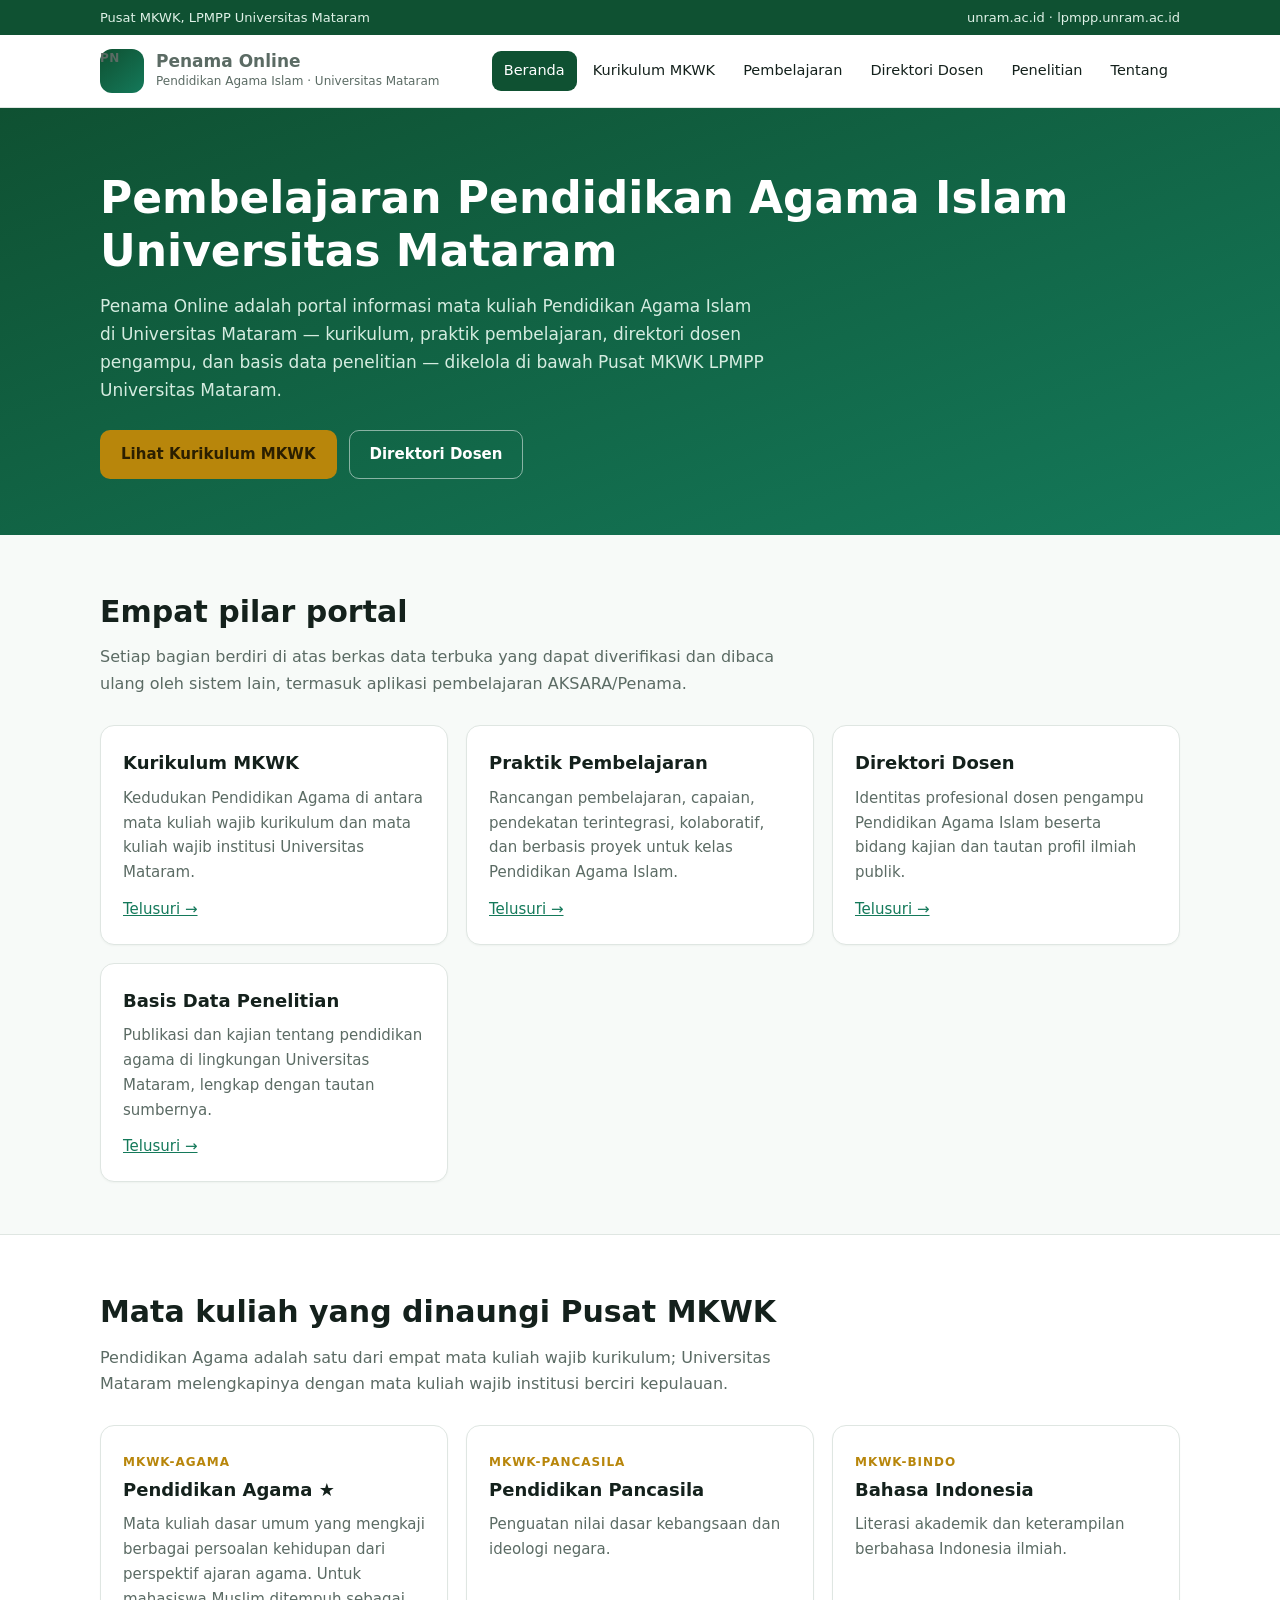
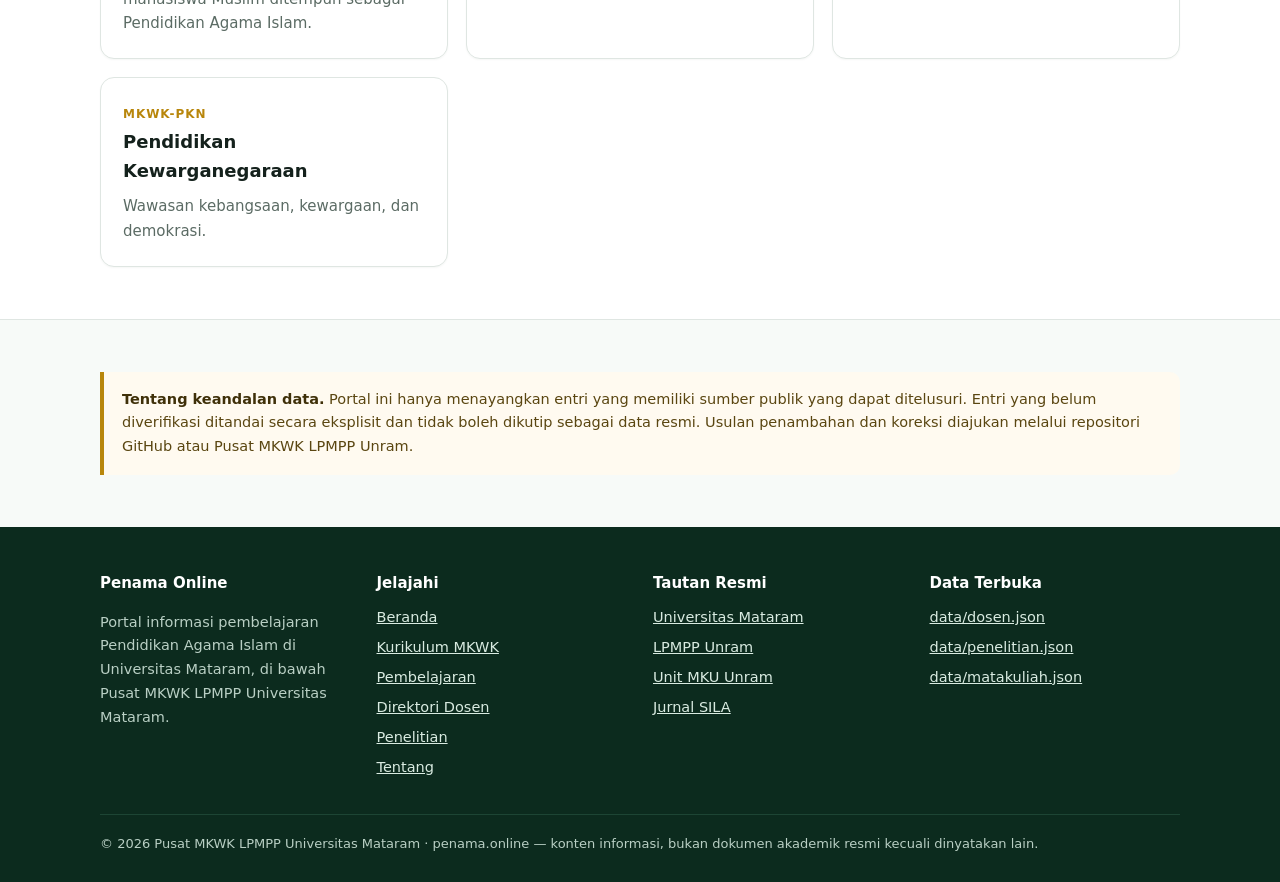
==== index.html @ 6347aad6 "Situs awal Penama Online: portal informasi PAI Universitas Mataram Portal informasi publik pembelaja" ====
<!doctype html>
<html lang="id" data-basis=".">
<head>
<meta charset="utf-8">
<meta name="viewport" content="width=device-width, initial-scale=1">
<title>Beranda — Penama Online</title>
<meta name="description" content="Portal informasi pembelajaran Pendidikan Agama Islam Universitas Mataram di bawah Pusat MKWK LPMPP Unram.">
<meta property="og:title" content="Beranda — Penama Online">
<meta property="og:description" content="Portal informasi pembelajaran Pendidikan Agama Islam Universitas Mataram di bawah Pusat MKWK LPMPP Unram.">
<meta property="og:type" content="website">
<meta property="og:locale" content="id_ID">
<link rel="canonical" href="https://penama.online/">
<link rel="icon" href="./assets/favicon.svg" type="image/svg+xml">
<link rel="stylesheet" href="./assets/css/style.css">
<script defer src="./assets/js/app.js"></script>
</head>
<body>
<div class="topbar"><div class="wrap">
  <span>Pusat MKWK, LPMPP Universitas Mataram</span>
  <span><a href="https://unram.ac.id" rel="noopener" target="_blank">unram.ac.id</a> · <a href="https://lpmpp.unram.ac.id" rel="noopener" target="_blank">lpmpp.unram.ac.id</a></span>
</div></div>
<header class="situs"><div class="wrap">
  <a class="merek" href="./index.html">
    <span class="logo" aria-hidden="true">PN</span>
    <span><strong>Penama Online</strong><span>Pendidikan Agama Islam · Universitas Mataram</span></span>
  </a>
  <nav class="utama" aria-label="Navigasi utama">
    <a href="./index.html" aria-current="page">Beranda</a>
    <a href="./kurikulum.html">Kurikulum MKWK</a>
    <a href="./pembelajaran.html">Pembelajaran</a>
    <a href="./dosen.html">Direktori Dosen</a>
    <a href="./penelitian.html">Penelitian</a>
    <a href="./tentang.html">Tentang</a>
  </nav>
</div></header>
<main>
<section class="hero"><div class="wrap">
  <h1>Pembelajaran Pendidikan Agama Islam<br>Universitas Mataram</h1>
  <p>Penama Online adalah portal informasi mata kuliah Pendidikan Agama Islam di Universitas Mataram — kurikulum, praktik pembelajaran, direktori dosen pengampu, dan basis data penelitian — dikelola di bawah Pusat MKWK LPMPP Universitas Mataram.</p>
  <div class="tombol-baris">
    <a class="btn btn-utama" href="./kurikulum.html">Lihat Kurikulum MKWK</a>
    <a class="btn btn-garis" href="./dosen.html">Direktori Dosen</a>
  </div>
</div></section>

<section><div class="wrap">
  <h2>Empat pilar portal</h2>
  <p class="sub">Setiap bagian berdiri di atas berkas data terbuka yang dapat diverifikasi dan dibaca ulang oleh sistem lain, termasuk aplikasi pembelajaran AKSARA/Penama.</p>
  <div class="grid g2">
    <article class="kartu"><h3>Kurikulum MKWK</h3><p>Kedudukan Pendidikan Agama di antara mata kuliah wajib kurikulum dan mata kuliah wajib institusi Universitas Mataram.</p><p style="margin-top:12px"><a href="./kurikulum.html">Telusuri →</a></p></article>
    <article class="kartu"><h3>Praktik Pembelajaran</h3><p>Rancangan pembelajaran, capaian, pendekatan terintegrasi, kolaboratif, dan berbasis proyek untuk kelas Pendidikan Agama Islam.</p><p style="margin-top:12px"><a href="./pembelajaran.html">Telusuri →</a></p></article>
    <article class="kartu"><h3>Direktori Dosen</h3><p>Identitas profesional dosen pengampu Pendidikan Agama Islam beserta bidang kajian dan tautan profil ilmiah publik.</p><p style="margin-top:12px"><a href="./dosen.html">Telusuri →</a></p></article>
    <article class="kartu"><h3>Basis Data Penelitian</h3><p>Publikasi dan kajian tentang pendidikan agama di lingkungan Universitas Mataram, lengkap dengan tautan sumbernya.</p><p style="margin-top:12px"><a href="./penelitian.html">Telusuri →</a></p></article>
  </div>
</div></section>

<section style="background:var(--putih);border-block:1px solid var(--garis)"><div class="wrap">
  <h2>Mata kuliah yang dinaungi Pusat MKWK</h2>
  <p class="sub">Pendidikan Agama adalah satu dari empat mata kuliah wajib kurikulum; Universitas Mataram melengkapinya dengan mata kuliah wajib institusi berciri kepulauan.</p>
  <div class="grid g2" id="daftar-mkwk"></div>
</div></section>

<section><div class="wrap">
  <div class="catatan"><strong>Tentang keandalan data.</strong> Portal ini hanya menayangkan entri yang memiliki sumber publik yang dapat ditelusuri. Entri yang belum diverifikasi ditandai secara eksplisit dan tidak boleh dikutip sebagai data resmi. Usulan penambahan dan koreksi diajukan melalui repositori GitHub atau Pusat MKWK LPMPP Unram.</div>
</div></section>
</main>
<footer class="situs"><div class="wrap">
  <div class="kaki-grid">
    <div>
      <h4>Penama Online</h4>
      <p>Portal informasi pembelajaran Pendidikan Agama Islam di Universitas Mataram, di bawah Pusat MKWK LPMPP Universitas Mataram.</p>
    </div>
    <div>
      <h4>Jelajahi</h4>
      <ul><li><a href="./index.html">Beranda</a></li><li><a href="./kurikulum.html">Kurikulum MKWK</a></li><li><a href="./pembelajaran.html">Pembelajaran</a></li><li><a href="./dosen.html">Direktori Dosen</a></li><li><a href="./penelitian.html">Penelitian</a></li><li><a href="./tentang.html">Tentang</a></li></ul>
    </div>
    <div>
      <h4>Tautan Resmi</h4>
      <ul>
        <li><a href="https://unram.ac.id" rel="noopener" target="_blank">Universitas Mataram</a></li>
        <li><a href="https://lpmpp.unram.ac.id" rel="noopener" target="_blank">LPMPP Unram</a></li>
        <li><a href="https://mku.unram.ac.id" rel="noopener" target="_blank">Unit MKU Unram</a></li>
        <li><a href="https://jurnal.unram.ac.id/index.php/sila" rel="noopener" target="_blank">Jurnal SILA</a></li>
      </ul>
    </div>
    <div>
      <h4>Data Terbuka</h4>
      <ul>
        <li><a href="./data/dosen.json">data/dosen.json</a></li>
        <li><a href="./data/penelitian.json">data/penelitian.json</a></li>
        <li><a href="./data/matakuliah.json">data/matakuliah.json</a></li>
      </ul>
    </div>
  </div>
  <div class="kaki-bawah">© <span id="tahun">2026</span> Pusat MKWK LPMPP Universitas Mataram · penama.online — konten informasi, bukan dokumen akademik resmi kecuali dinyatakan lain.</div>
</div></footer>
</body>
</html>
---- assets/css/style.css ----
:root {
  --hijau: #0f5132;
  --hijau-muda: #14795a;
  --emas: #b8860b;
  --tinta: #14211c;
  --abu: #5b6b64;
  --garis: #dfe6e2;
  --latar: #f7faf8;
  --putih: #ffffff;
  --radius: 14px;
  --lebar: 1120px;
  --font: "Inter", "Segoe UI", system-ui, -apple-system, sans-serif;
}

* { box-sizing: border-box; }
html { scroll-behavior: smooth; }
body {
  margin: 0;
  font-family: var(--font);
  color: var(--tinta);
  background: var(--latar);
  line-height: 1.65;
  font-size: 16px;
}
a { color: var(--hijau-muda); }
img { max-width: 100%; }

.wrap { width: 100%; max-width: var(--lebar); margin: 0 auto; padding: 0 20px; }

/* Header */
.topbar { background: var(--hijau); color: #dff1e7; font-size: 13px; }
.topbar .wrap { display: flex; flex-wrap: wrap; gap: 12px; justify-content: space-between; padding-block: 7px; }
.topbar a { color: #dff1e7; text-decoration: none; }

header.situs { background: var(--putih); border-bottom: 1px solid var(--garis); position: sticky; top: 0; z-index: 40; }
header.situs .wrap { display: flex; align-items: center; gap: 18px; padding-block: 14px; }
.merek { display: flex; align-items: center; gap: 12px; text-decoration: none; color: inherit; }
.logo {
  width: 44px; height: 44px; flex: none; border-radius: 12px;
  background: linear-gradient(140deg, var(--hijau), var(--hijau-muda));
  color: #fff; display: grid; place-items: center; font-weight: 700; letter-spacing: .5px;
}
.merek strong { display: block; font-size: 17px; line-height: 1.2; }
.merek span { display: block; font-size: 12px; color: var(--abu); }

nav.utama { margin-left: auto; display: flex; flex-wrap: wrap; gap: 4px; }
nav.utama a {
  padding: 8px 12px; border-radius: 9px; text-decoration: none;
  color: var(--tinta); font-size: 14.5px; font-weight: 500;
}
nav.utama a:hover { background: #eef4f0; }
nav.utama a[aria-current="page"] { background: var(--hijau); color: #fff; }

/* Hero */
.hero { background: linear-gradient(160deg, #0f5132 0%, #14795a 100%); color: #eaf6ef; padding: 64px 0 56px; }
.hero h1 { font-size: clamp(28px, 4.2vw, 44px); margin: 0 0 14px; line-height: 1.2; color: #fff; }
.hero p { font-size: 17px; max-width: 62ch; margin: 0 0 26px; color: #d5ece0; }
.tombol-baris { display: flex; flex-wrap: wrap; gap: 12px; }
.btn {
  display: inline-block; padding: 11px 20px; border-radius: 10px; text-decoration: none;
  font-weight: 600; font-size: 15px; border: 1px solid transparent;
}
.btn-utama { background: var(--emas); color: #2b1f00; }
.btn-garis { border-color: rgba(255,255,255,.5); color: #fff; }

section { padding: 52px 0; }
section h2 { font-size: clamp(22px, 3vw, 30px); margin: 0 0 8px; }
.sub { color: var(--abu); max-width: 70ch; margin: 0 0 28px; }

.grid { display: grid; gap: 18px; }
.g2 { grid-template-columns: repeat(auto-fit, minmax(280px, 1fr)); }
.g3 { grid-template-columns: repeat(auto-fit, minmax(250px, 1fr)); }

.kartu {
  background: var(--putih); border: 1px solid var(--garis); border-radius: var(--radius);
  padding: 22px; box-shadow: 0 1px 2px rgba(16,40,30,.04);
}
.kartu h3 { margin: 0 0 8px; font-size: 18px; }
.kartu p { margin: 0; color: var(--abu); font-size: 15px; }
.kartu .kode { font-size: 12px; letter-spacing: .08em; text-transform: uppercase; color: var(--emas); font-weight: 700; }

.badge {
  display: inline-block; font-size: 11.5px; font-weight: 700; letter-spacing: .04em;
  padding: 3px 9px; border-radius: 999px; text-transform: uppercase;
}
.badge-ok { background: #e3f4ea; color: #0f5132; }
.badge-tunggu { background: #fdf1dc; color: #8a5c00; }

.tag { display: inline-block; background: #eef4f0; color: var(--hijau); font-size: 12.5px; padding: 3px 10px; border-radius: 999px; margin: 3px 4px 0 0; }

.alat { display: flex; flex-wrap: wrap; gap: 10px; margin-bottom: 22px; }
.alat input, .alat select {
  padding: 10px 13px; border: 1px solid var(--garis); border-radius: 10px;
  font: inherit; font-size: 15px; background: var(--putih); min-width: 200px;
}
.alat input { flex: 1 1 260px; }

.catatan {
  border-left: 4px solid var(--emas); background: #fffaf0; padding: 16px 18px;
  border-radius: 0 10px 10px 0; font-size: 14.5px; color: #5a4611;
}
.catatan strong { color: #3f3009; }

.tabel-bungkus { overflow-x: auto; border: 1px solid var(--garis); border-radius: var(--radius); background: var(--putih); }
table { width: 100%; border-collapse: collapse; font-size: 15px; min-width: 620px; }
th, td { text-align: left; padding: 13px 16px; border-bottom: 1px solid var(--garis); vertical-align: top; }
th { background: #f2f7f4; font-size: 13px; text-transform: uppercase; letter-spacing: .05em; color: var(--abu); }
tbody tr:last-child td { border-bottom: none; }

.kosong { padding: 34px; text-align: center; color: var(--abu); }

footer.situs { background: #0c2b1e; color: #b9cfc4; padding: 44px 0 28px; font-size: 14.5px; }
footer.situs a { color: #d9ebe1; }
footer.situs h4 { color: #fff; margin: 0 0 10px; font-size: 15px; }
.kaki-grid { display: grid; gap: 26px; grid-template-columns: repeat(auto-fit, minmax(220px, 1fr)); }
.kaki-bawah { margin-top: 28px; padding-top: 18px; border-top: 1px solid #1d4534; font-size: 13px; }
footer.situs ul { list-style: none; padding: 0; margin: 0; }
footer.situs li { margin-bottom: 6px; }

@media (prefers-color-scheme: dark) {
  :root { --latar: #101714; --putih: #16201c; --tinta: #e6efea; --abu: #9db0a7; --garis: #26332d; }
  .kartu, .tabel-bungkus { box-shadow: none; }
  th { background: #1b2621; }
  nav.utama a:hover { background: #1e2a25; }
  .catatan { background: #241f11; color: #e8d9b0; }
  .catatan strong { color: #fff3d6; }
  .tag, .badge-ok { background: #14301f; color: #9fe0bb; }
  .badge-tunggu { background: #33280f; color: #f0cd82; }
}
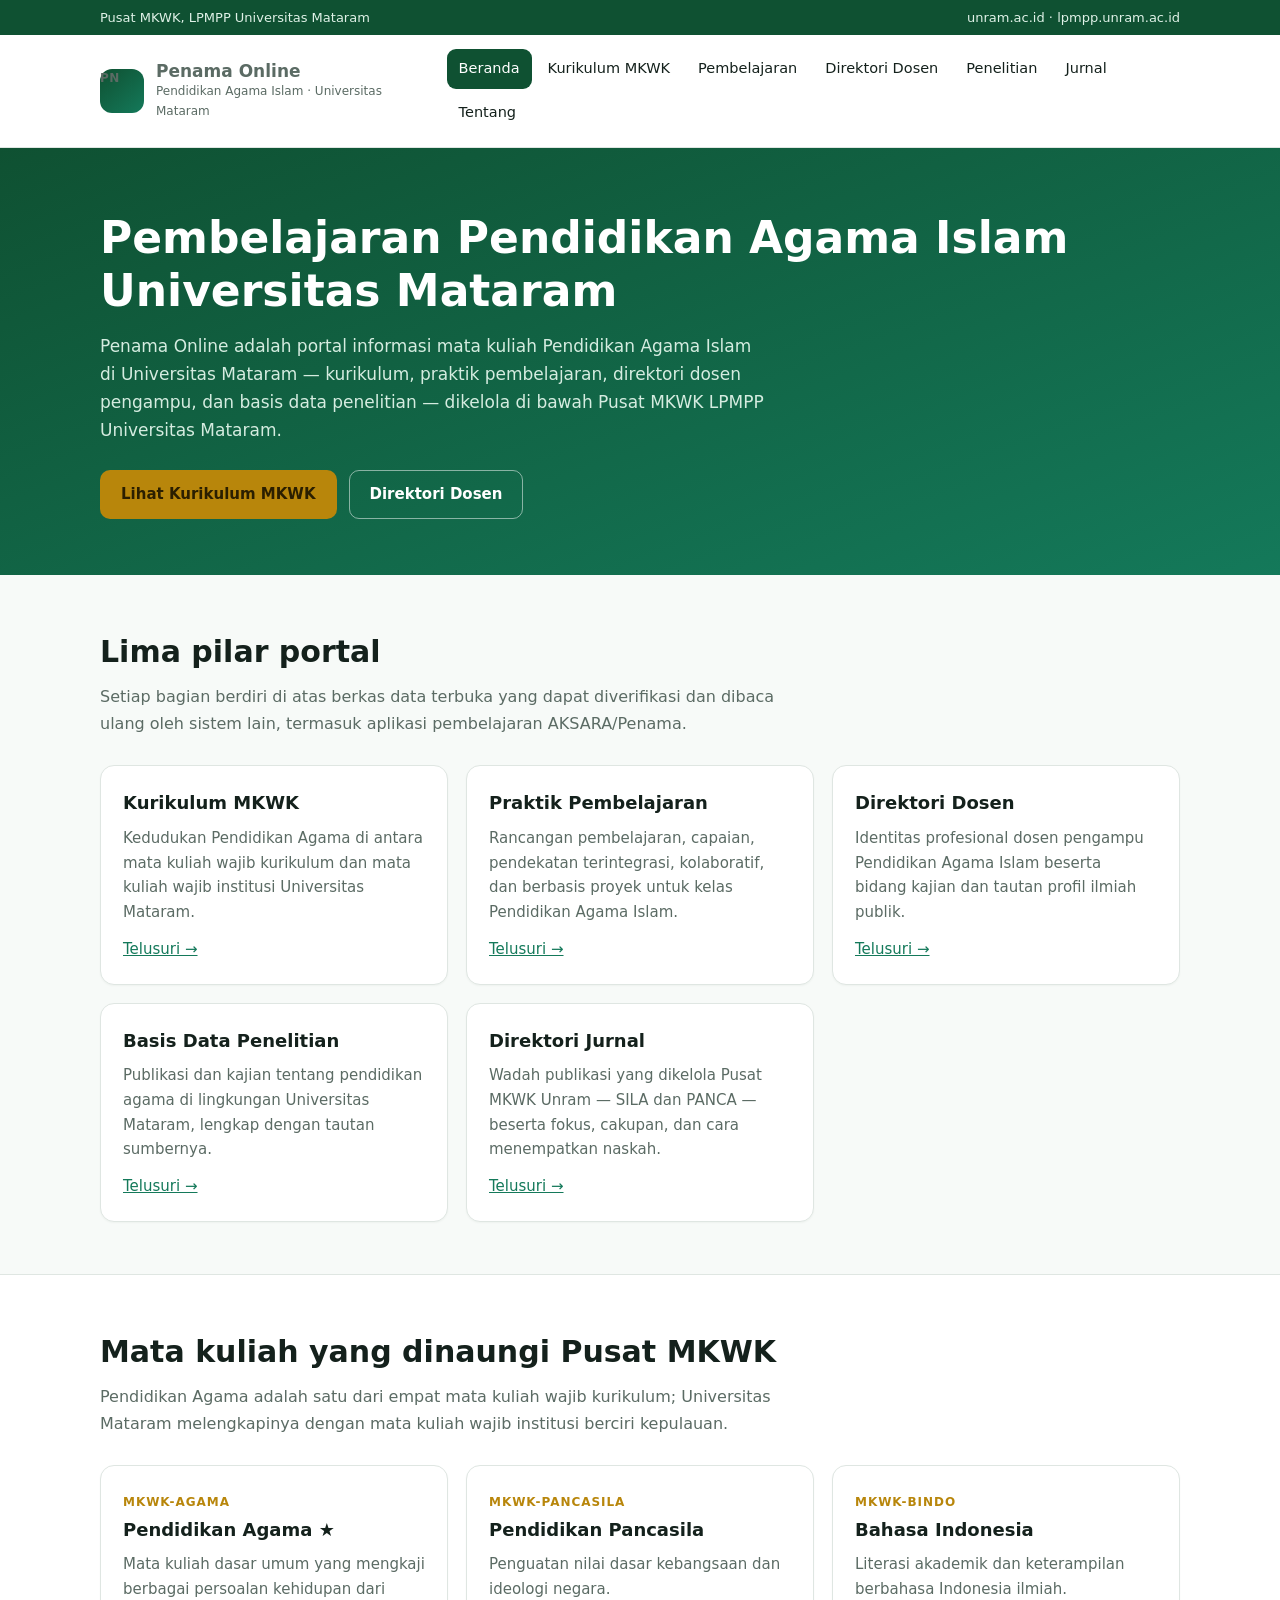
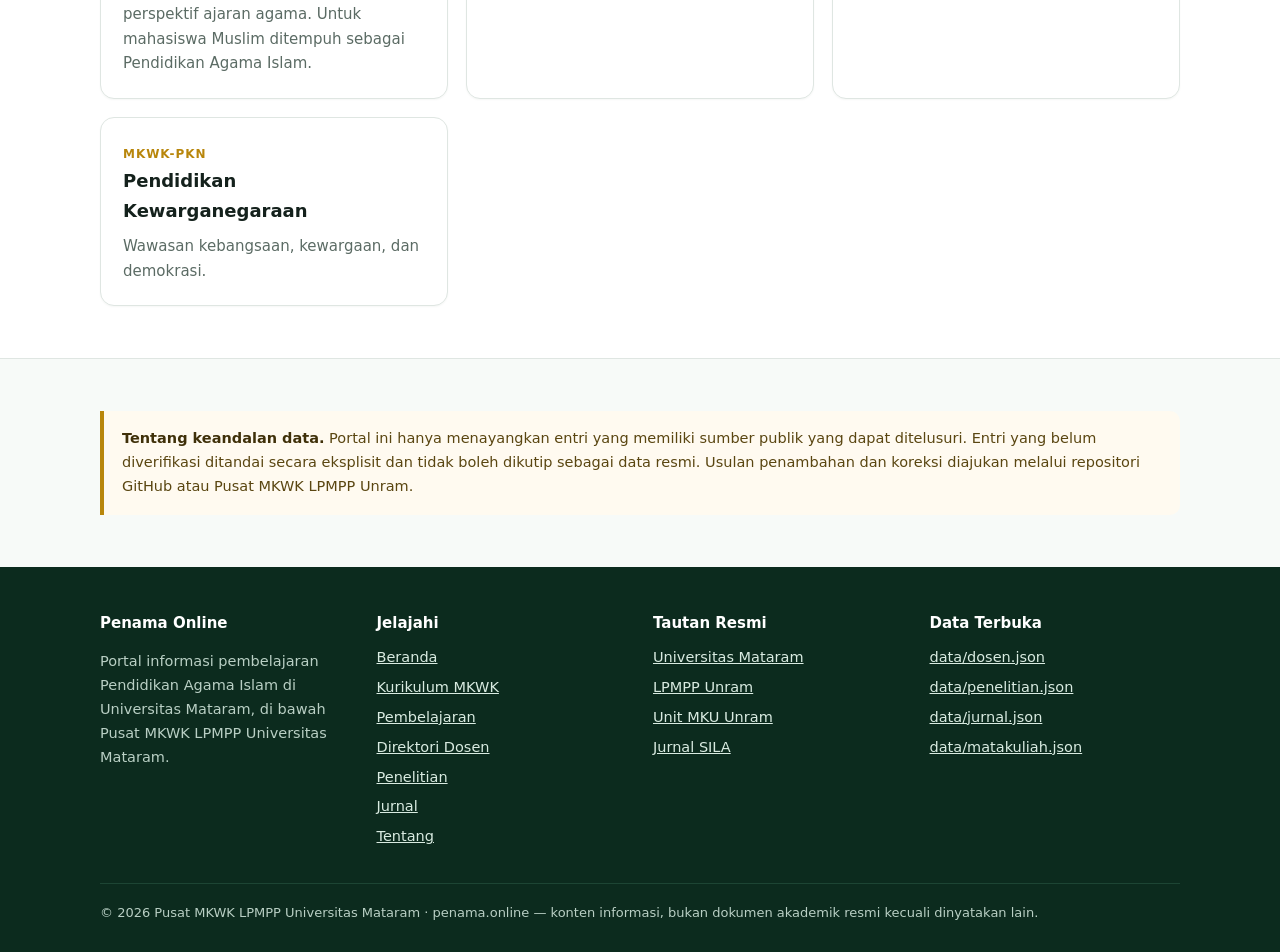
==== commit 47b2e425: "Tambah direktori jurnal SILA dan PANCA Wadah publikasi dulu menumpang sebagai larik kecil di dalam p" ====
--- a/index.html
+++ b/index.html
@@ -30,6 +30,7 @@
     <a href="./pembelajaran.html">Pembelajaran</a>
     <a href="./dosen.html">Direktori Dosen</a>
     <a href="./penelitian.html">Penelitian</a>
+    <a href="./jurnal.html">Jurnal</a>
     <a href="./tentang.html">Tentang</a>
   </nav>
 </div></header>
@@ -44,13 +45,14 @@
 </div></section>
 
 <section><div class="wrap">
-  <h2>Empat pilar portal</h2>
+  <h2>Lima pilar portal</h2>
   <p class="sub">Setiap bagian berdiri di atas berkas data terbuka yang dapat diverifikasi dan dibaca ulang oleh sistem lain, termasuk aplikasi pembelajaran AKSARA/Penama.</p>
   <div class="grid g2">
     <article class="kartu"><h3>Kurikulum MKWK</h3><p>Kedudukan Pendidikan Agama di antara mata kuliah wajib kurikulum dan mata kuliah wajib institusi Universitas Mataram.</p><p style="margin-top:12px"><a href="./kurikulum.html">Telusuri →</a></p></article>
     <article class="kartu"><h3>Praktik Pembelajaran</h3><p>Rancangan pembelajaran, capaian, pendekatan terintegrasi, kolaboratif, dan berbasis proyek untuk kelas Pendidikan Agama Islam.</p><p style="margin-top:12px"><a href="./pembelajaran.html">Telusuri →</a></p></article>
     <article class="kartu"><h3>Direktori Dosen</h3><p>Identitas profesional dosen pengampu Pendidikan Agama Islam beserta bidang kajian dan tautan profil ilmiah publik.</p><p style="margin-top:12px"><a href="./dosen.html">Telusuri →</a></p></article>
     <article class="kartu"><h3>Basis Data Penelitian</h3><p>Publikasi dan kajian tentang pendidikan agama di lingkungan Universitas Mataram, lengkap dengan tautan sumbernya.</p><p style="margin-top:12px"><a href="./penelitian.html">Telusuri →</a></p></article>
+    <article class="kartu"><h3>Direktori Jurnal</h3><p>Wadah publikasi yang dikelola Pusat MKWK Unram — SILA dan PANCA — beserta fokus, cakupan, dan cara menempatkan naskah.</p><p style="margin-top:12px"><a href="./jurnal.html">Telusuri →</a></p></article>
   </div>
 </div></section>
 
@@ -72,7 +74,7 @@
     </div>
     <div>
       <h4>Jelajahi</h4>
-      <ul><li><a href="./index.html">Beranda</a></li><li><a href="./kurikulum.html">Kurikulum MKWK</a></li><li><a href="./pembelajaran.html">Pembelajaran</a></li><li><a href="./dosen.html">Direktori Dosen</a></li><li><a href="./penelitian.html">Penelitian</a></li><li><a href="./tentang.html">Tentang</a></li></ul>
+      <ul><li><a href="./index.html">Beranda</a></li><li><a href="./kurikulum.html">Kurikulum MKWK</a></li><li><a href="./pembelajaran.html">Pembelajaran</a></li><li><a href="./dosen.html">Direktori Dosen</a></li><li><a href="./penelitian.html">Penelitian</a></li><li><a href="./jurnal.html">Jurnal</a></li><li><a href="./tentang.html">Tentang</a></li></ul>
     </div>
     <div>
       <h4>Tautan Resmi</h4>
@@ -88,6 +90,7 @@
       <ul>
         <li><a href="./data/dosen.json">data/dosen.json</a></li>
         <li><a href="./data/penelitian.json">data/penelitian.json</a></li>
+        <li><a href="./data/jurnal.json">data/jurnal.json</a></li>
         <li><a href="./data/matakuliah.json">data/matakuliah.json</a></li>
       </ul>
     </div>
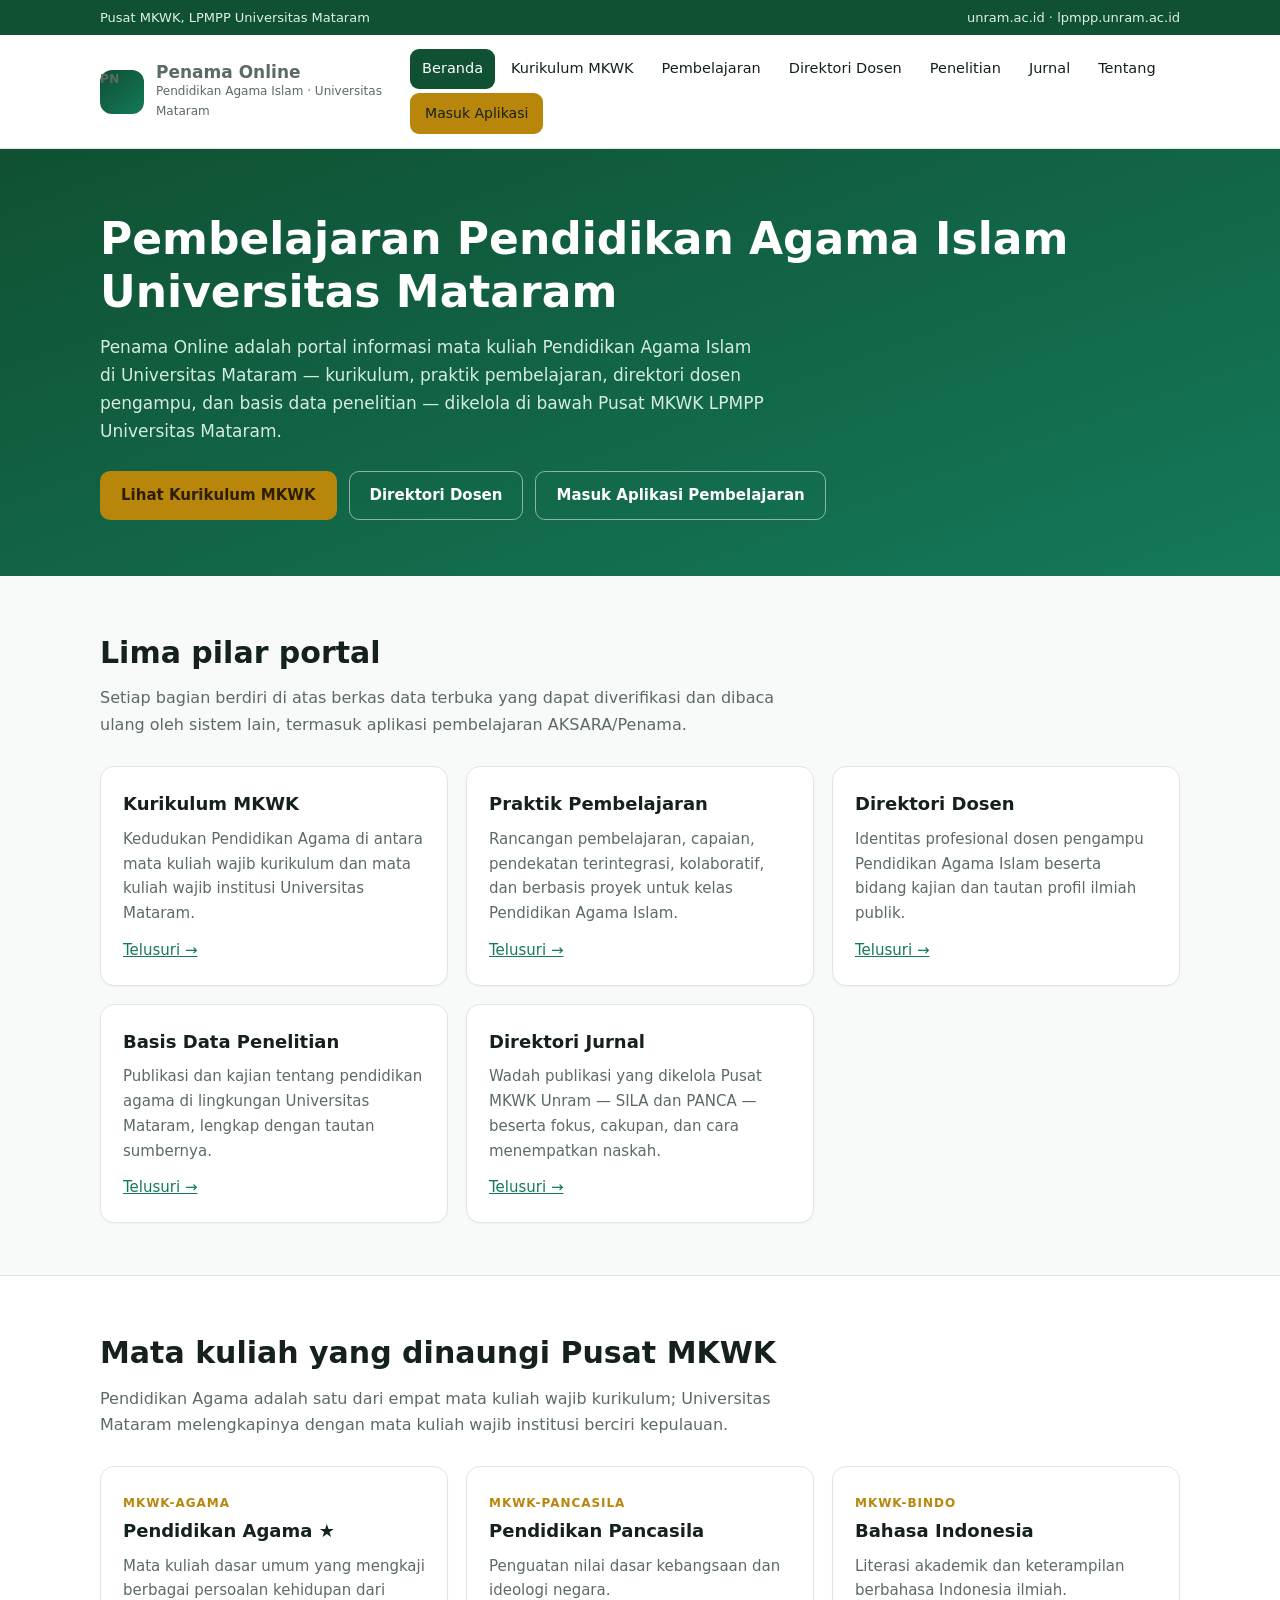
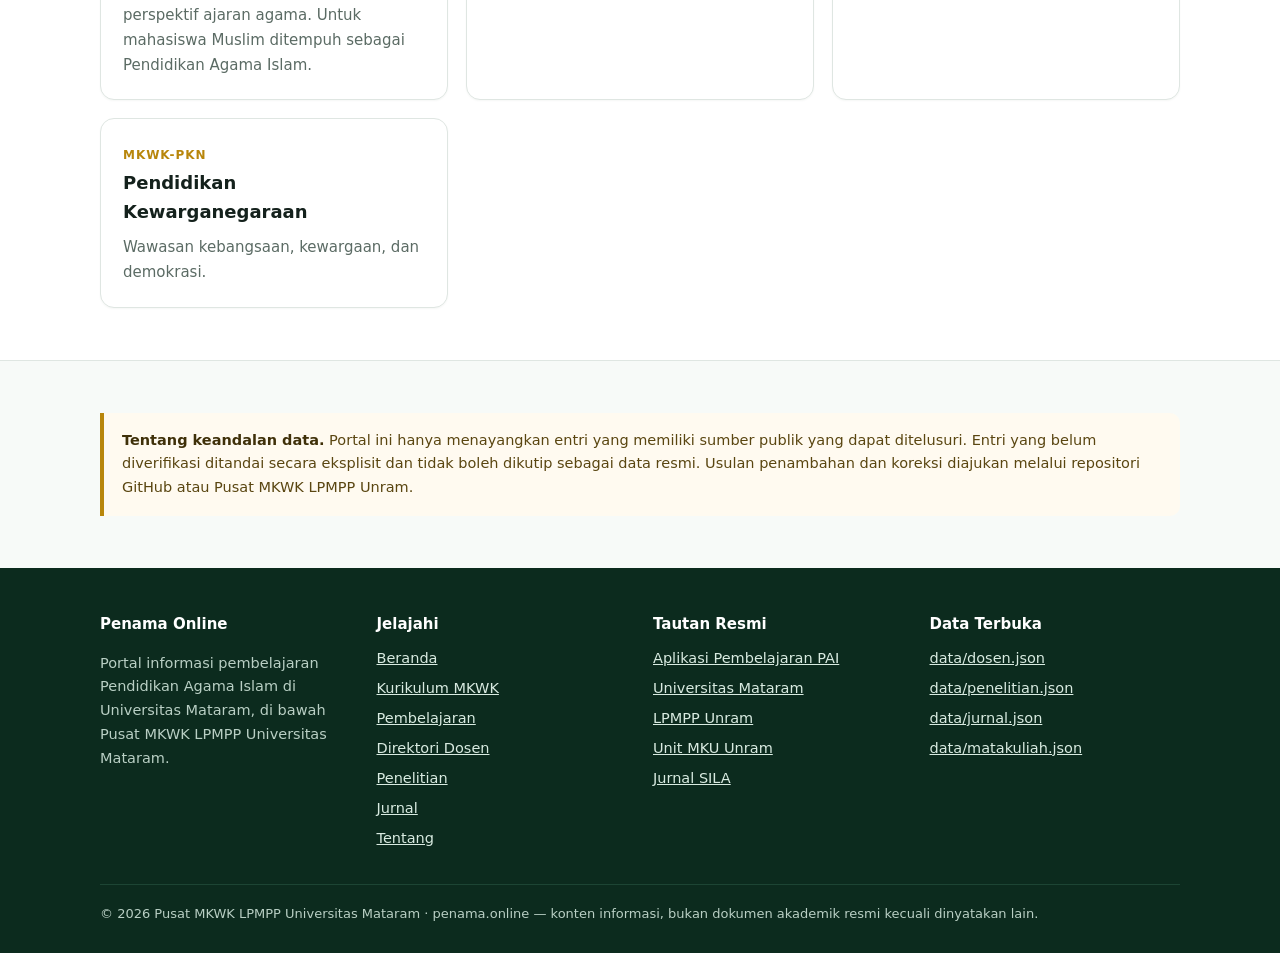
==== commit 12d5b881: "Jadikan portal ini situs utama penama.online Portal tidak lagi menempati sub-path /info/ melainkan a" ====
--- a/index.html
+++ b/index.html
@@ -10,9 +10,9 @@
 <meta property="og:type" content="website">
 <meta property="og:locale" content="id_ID">
 <link rel="canonical" href="https://penama.online/">
-<link rel="icon" href="./assets/favicon.svg" type="image/svg+xml">
-<link rel="stylesheet" href="./assets/css/style.css">
-<script defer src="./assets/js/app.js"></script>
+<link rel="icon" href="./aset/favicon.svg" type="image/svg+xml">
+<link rel="stylesheet" href="./aset/css/style.css">
+<script defer src="./aset/js/app.js"></script>
 </head>
 <body>
 <div class="topbar"><div class="wrap">
@@ -32,6 +32,7 @@
     <a href="./penelitian.html">Penelitian</a>
     <a href="./jurnal.html">Jurnal</a>
     <a href="./tentang.html">Tentang</a>
+    <a href="https://penama.online/pai/" class="btn btn-utama" style="padding:8px 14px;font-size:14px">Masuk Aplikasi</a>
   </nav>
 </div></header>
 <main>
@@ -41,6 +42,7 @@
   <div class="tombol-baris">
     <a class="btn btn-utama" href="./kurikulum.html">Lihat Kurikulum MKWK</a>
     <a class="btn btn-garis" href="./dosen.html">Direktori Dosen</a>
+    <a class="btn btn-garis" href="https://penama.online/pai/">Masuk Aplikasi Pembelajaran</a>
   </div>
 </div></section>
 
@@ -79,6 +81,7 @@
     <div>
       <h4>Tautan Resmi</h4>
       <ul>
+        <li><a href="https://penama.online/pai/">Aplikasi Pembelajaran PAI</a></li>
         <li><a href="https://unram.ac.id" rel="noopener" target="_blank">Universitas Mataram</a></li>
         <li><a href="https://lpmpp.unram.ac.id" rel="noopener" target="_blank">LPMPP Unram</a></li>
         <li><a href="https://mku.unram.ac.id" rel="noopener" target="_blank">Unit MKU Unram</a></li>
--- a/aset/css/style.css
+++ b/aset/css/style.css
@@ -0,0 +1,129 @@
+:root {
+  --hijau: #0f5132;
+  --hijau-muda: #14795a;
+  --emas: #b8860b;
+  --tinta: #14211c;
+  --abu: #5b6b64;
+  --garis: #dfe6e2;
+  --latar: #f7faf8;
+  --putih: #ffffff;
+  --radius: 14px;
+  --lebar: 1120px;
+  --font: "Inter", "Segoe UI", system-ui, -apple-system, sans-serif;
+}
+
+* { box-sizing: border-box; }
+html { scroll-behavior: smooth; }
+body {
+  margin: 0;
+  font-family: var(--font);
+  color: var(--tinta);
+  background: var(--latar);
+  line-height: 1.65;
+  font-size: 16px;
+}
+a { color: var(--hijau-muda); }
+img { max-width: 100%; }
+
+.wrap { width: 100%; max-width: var(--lebar); margin: 0 auto; padding: 0 20px; }
+
+/* Header */
+.topbar { background: var(--hijau); color: #dff1e7; font-size: 13px; }
+.topbar .wrap { display: flex; flex-wrap: wrap; gap: 12px; justify-content: space-between; padding-block: 7px; }
+.topbar a { color: #dff1e7; text-decoration: none; }
+
+header.situs { background: var(--putih); border-bottom: 1px solid var(--garis); position: sticky; top: 0; z-index: 40; }
+header.situs .wrap { display: flex; align-items: center; gap: 18px; padding-block: 14px; }
+.merek { display: flex; align-items: center; gap: 12px; text-decoration: none; color: inherit; }
+.logo {
+  width: 44px; height: 44px; flex: none; border-radius: 12px;
+  background: linear-gradient(140deg, var(--hijau), var(--hijau-muda));
+  color: #fff; display: grid; place-items: center; font-weight: 700; letter-spacing: .5px;
+}
+.merek strong { display: block; font-size: 17px; line-height: 1.2; }
+.merek span { display: block; font-size: 12px; color: var(--abu); }
+
+nav.utama { margin-left: auto; display: flex; flex-wrap: wrap; gap: 4px; }
+nav.utama a {
+  padding: 8px 12px; border-radius: 9px; text-decoration: none;
+  color: var(--tinta); font-size: 14.5px; font-weight: 500;
+}
+nav.utama a:hover { background: #eef4f0; }
+nav.utama a[aria-current="page"] { background: var(--hijau); color: #fff; }
+
+/* Hero */
+.hero { background: linear-gradient(160deg, #0f5132 0%, #14795a 100%); color: #eaf6ef; padding: 64px 0 56px; }
+.hero h1 { font-size: clamp(28px, 4.2vw, 44px); margin: 0 0 14px; line-height: 1.2; color: #fff; }
+.hero p { font-size: 17px; max-width: 62ch; margin: 0 0 26px; color: #d5ece0; }
+.tombol-baris { display: flex; flex-wrap: wrap; gap: 12px; }
+.btn {
+  display: inline-block; padding: 11px 20px; border-radius: 10px; text-decoration: none;
+  font-weight: 600; font-size: 15px; border: 1px solid transparent;
+}
+.btn-utama { background: var(--emas); color: #2b1f00; }
+.btn-garis { border-color: rgba(255,255,255,.5); color: #fff; }
+
+section { padding: 52px 0; }
+section h2 { font-size: clamp(22px, 3vw, 30px); margin: 0 0 8px; }
+.sub { color: var(--abu); max-width: 70ch; margin: 0 0 28px; }
+
+.grid { display: grid; gap: 18px; }
+.g2 { grid-template-columns: repeat(auto-fit, minmax(280px, 1fr)); }
+.g3 { grid-template-columns: repeat(auto-fit, minmax(250px, 1fr)); }
+
+.kartu {
+  background: var(--putih); border: 1px solid var(--garis); border-radius: var(--radius);
+  padding: 22px; box-shadow: 0 1px 2px rgba(16,40,30,.04);
+}
+.kartu h3 { margin: 0 0 8px; font-size: 18px; }
+.kartu p { margin: 0; color: var(--abu); font-size: 15px; }
+.kartu .kode { font-size: 12px; letter-spacing: .08em; text-transform: uppercase; color: var(--emas); font-weight: 700; }
+
+.badge {
+  display: inline-block; font-size: 11.5px; font-weight: 700; letter-spacing: .04em;
+  padding: 3px 9px; border-radius: 999px; text-transform: uppercase;
+}
+.badge-ok { background: #e3f4ea; color: #0f5132; }
+.badge-tunggu { background: #fdf1dc; color: #8a5c00; }
+
+.tag { display: inline-block; background: #eef4f0; color: var(--hijau); font-size: 12.5px; padding: 3px 10px; border-radius: 999px; margin: 3px 4px 0 0; }
+
+.alat { display: flex; flex-wrap: wrap; gap: 10px; margin-bottom: 22px; }
+.alat input, .alat select {
+  padding: 10px 13px; border: 1px solid var(--garis); border-radius: 10px;
+  font: inherit; font-size: 15px; background: var(--putih); min-width: 200px;
+}
+.alat input { flex: 1 1 260px; }
+
+.catatan {
+  border-left: 4px solid var(--emas); background: #fffaf0; padding: 16px 18px;
+  border-radius: 0 10px 10px 0; font-size: 14.5px; color: #5a4611;
+}
+.catatan strong { color: #3f3009; }
+
+.tabel-bungkus { overflow-x: auto; border: 1px solid var(--garis); border-radius: var(--radius); background: var(--putih); }
+table { width: 100%; border-collapse: collapse; font-size: 15px; min-width: 620px; }
+th, td { text-align: left; padding: 13px 16px; border-bottom: 1px solid var(--garis); vertical-align: top; }
+th { background: #f2f7f4; font-size: 13px; text-transform: uppercase; letter-spacing: .05em; color: var(--abu); }
+tbody tr:last-child td { border-bottom: none; }
+
+.kosong { padding: 34px; text-align: center; color: var(--abu); }
+
+footer.situs { background: #0c2b1e; color: #b9cfc4; padding: 44px 0 28px; font-size: 14.5px; }
+footer.situs a { color: #d9ebe1; }
+footer.situs h4 { color: #fff; margin: 0 0 10px; font-size: 15px; }
+.kaki-grid { display: grid; gap: 26px; grid-template-columns: repeat(auto-fit, minmax(220px, 1fr)); }
+.kaki-bawah { margin-top: 28px; padding-top: 18px; border-top: 1px solid #1d4534; font-size: 13px; }
+footer.situs ul { list-style: none; padding: 0; margin: 0; }
+footer.situs li { margin-bottom: 6px; }
+
+@media (prefers-color-scheme: dark) {
+  :root { --latar: #101714; --putih: #16201c; --tinta: #e6efea; --abu: #9db0a7; --garis: #26332d; }
+  .kartu, .tabel-bungkus { box-shadow: none; }
+  th { background: #1b2621; }
+  nav.utama a:hover { background: #1e2a25; }
+  .catatan { background: #241f11; color: #e8d9b0; }
+  .catatan strong { color: #fff3d6; }
+  .tag, .badge-ok { background: #14301f; color: #9fe0bb; }
+  .badge-tunggu { background: #33280f; color: #f0cd82; }
+}
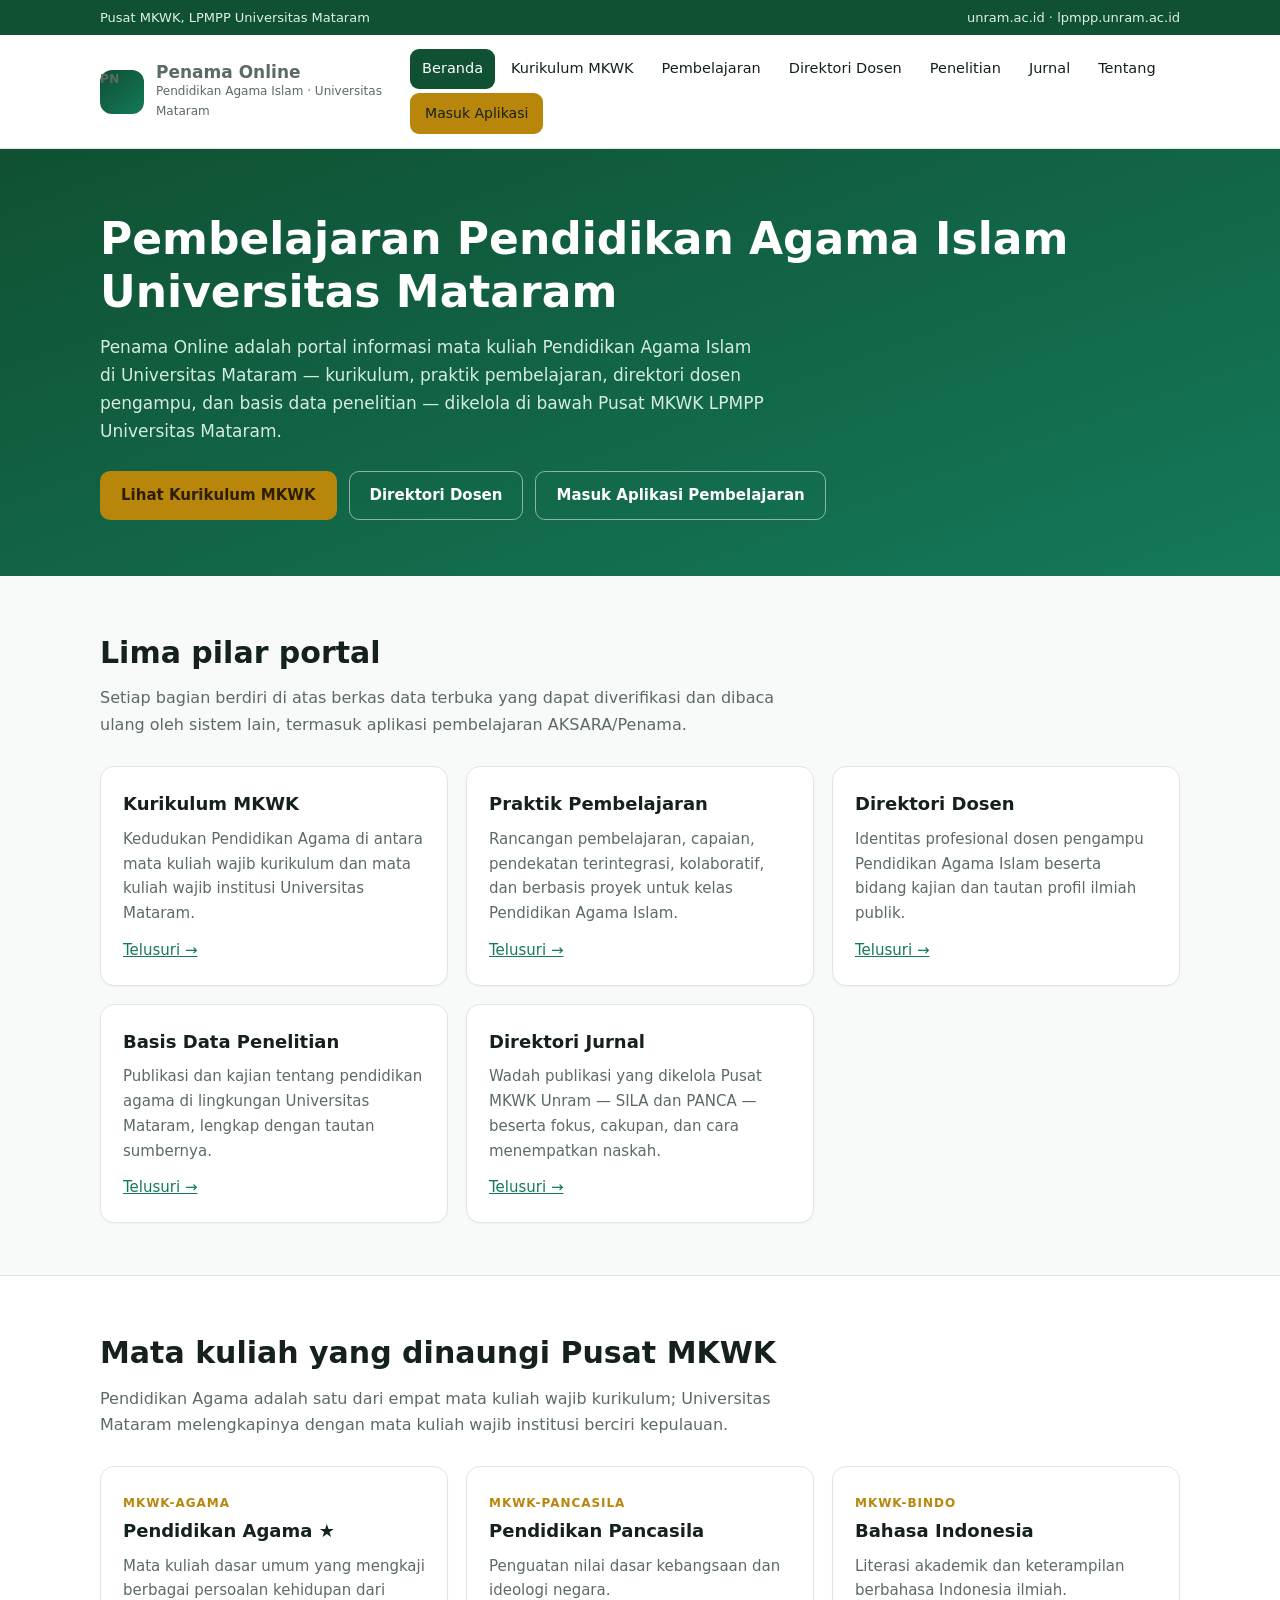
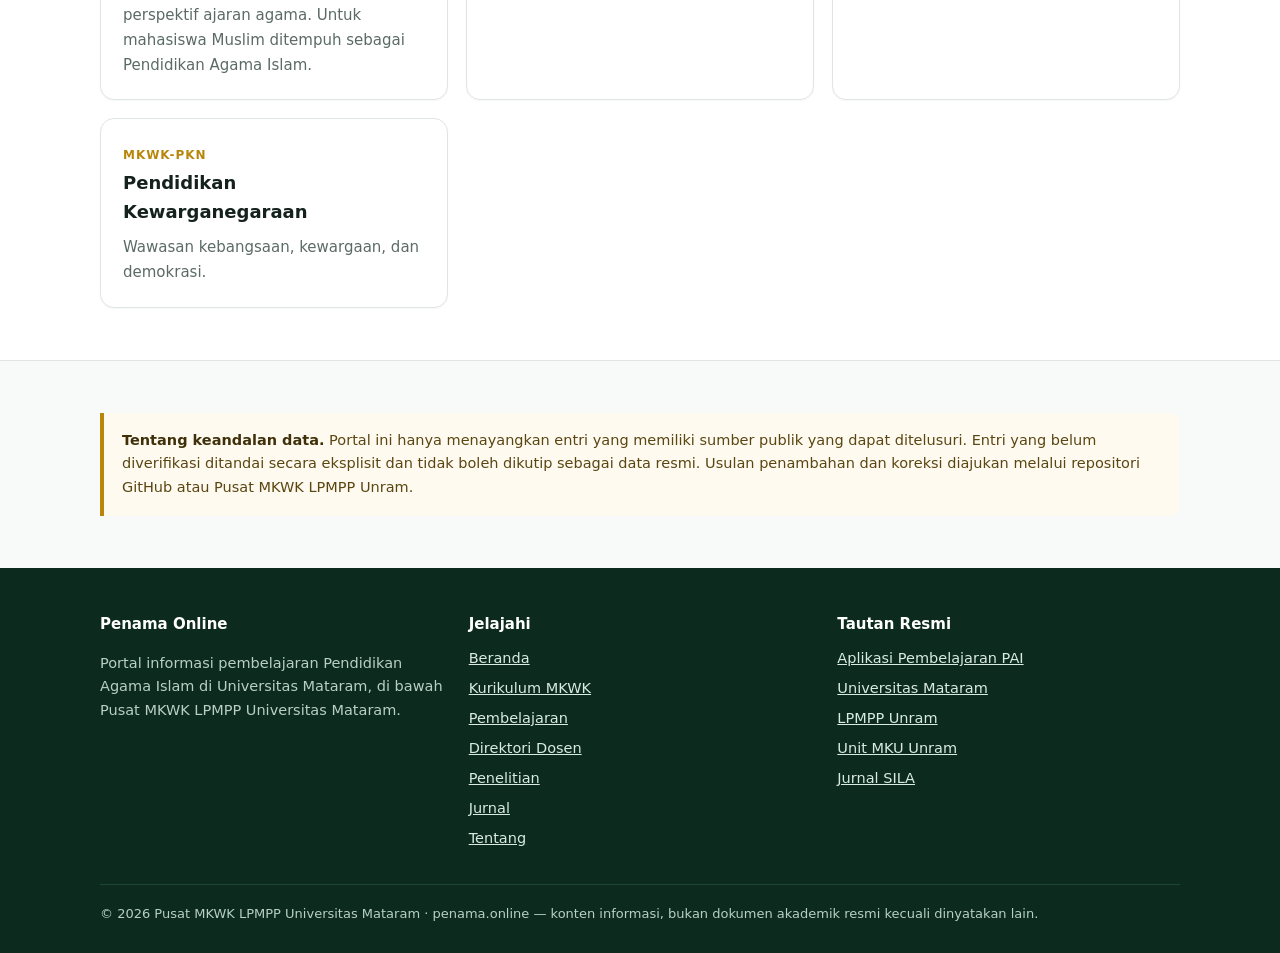
==== commit 827cea9c: "Koreksi gelar dan nama dosen, hapus daftar berkas data dari kaki halaman Koreksi dari pengampu mata " ====
--- a/index.html
+++ b/index.html
@@ -88,15 +88,6 @@
         <li><a href="https://jurnal.unram.ac.id/index.php/sila" rel="noopener" target="_blank">Jurnal SILA</a></li>
       </ul>
     </div>
-    <div>
-      <h4>Data Terbuka</h4>
-      <ul>
-        <li><a href="./data/dosen.json">data/dosen.json</a></li>
-        <li><a href="./data/penelitian.json">data/penelitian.json</a></li>
-        <li><a href="./data/jurnal.json">data/jurnal.json</a></li>
-        <li><a href="./data/matakuliah.json">data/matakuliah.json</a></li>
-      </ul>
-    </div>
   </div>
   <div class="kaki-bawah">© <span id="tahun">2026</span> Pusat MKWK LPMPP Universitas Mataram · penama.online — konten informasi, bukan dokumen akademik resmi kecuali dinyatakan lain.</div>
 </div></footer>
--- a/aset/css/style.css
+++ b/aset/css/style.css
@@ -79,6 +79,15 @@
 .kartu p { margin: 0; color: var(--abu); font-size: 15px; }
 .kartu .kode { font-size: 12px; letter-spacing: .08em; text-transform: uppercase; color: var(--emas); font-weight: 700; }
 
+.rupa {
+  width: 56px; height: 56px; flex: none; border-radius: 50%;
+  object-fit: cover; background: #eef4f0; border: 1px solid var(--garis);
+}
+.rupa-inisial {
+  display: grid; place-items: center; font-weight: 700; font-size: 18px;
+  color: var(--hijau); letter-spacing: .02em;
+}
+
 .badge {
   display: inline-block; font-size: 11.5px; font-weight: 700; letter-spacing: .04em;
   padding: 3px 9px; border-radius: 999px; text-transform: uppercase;
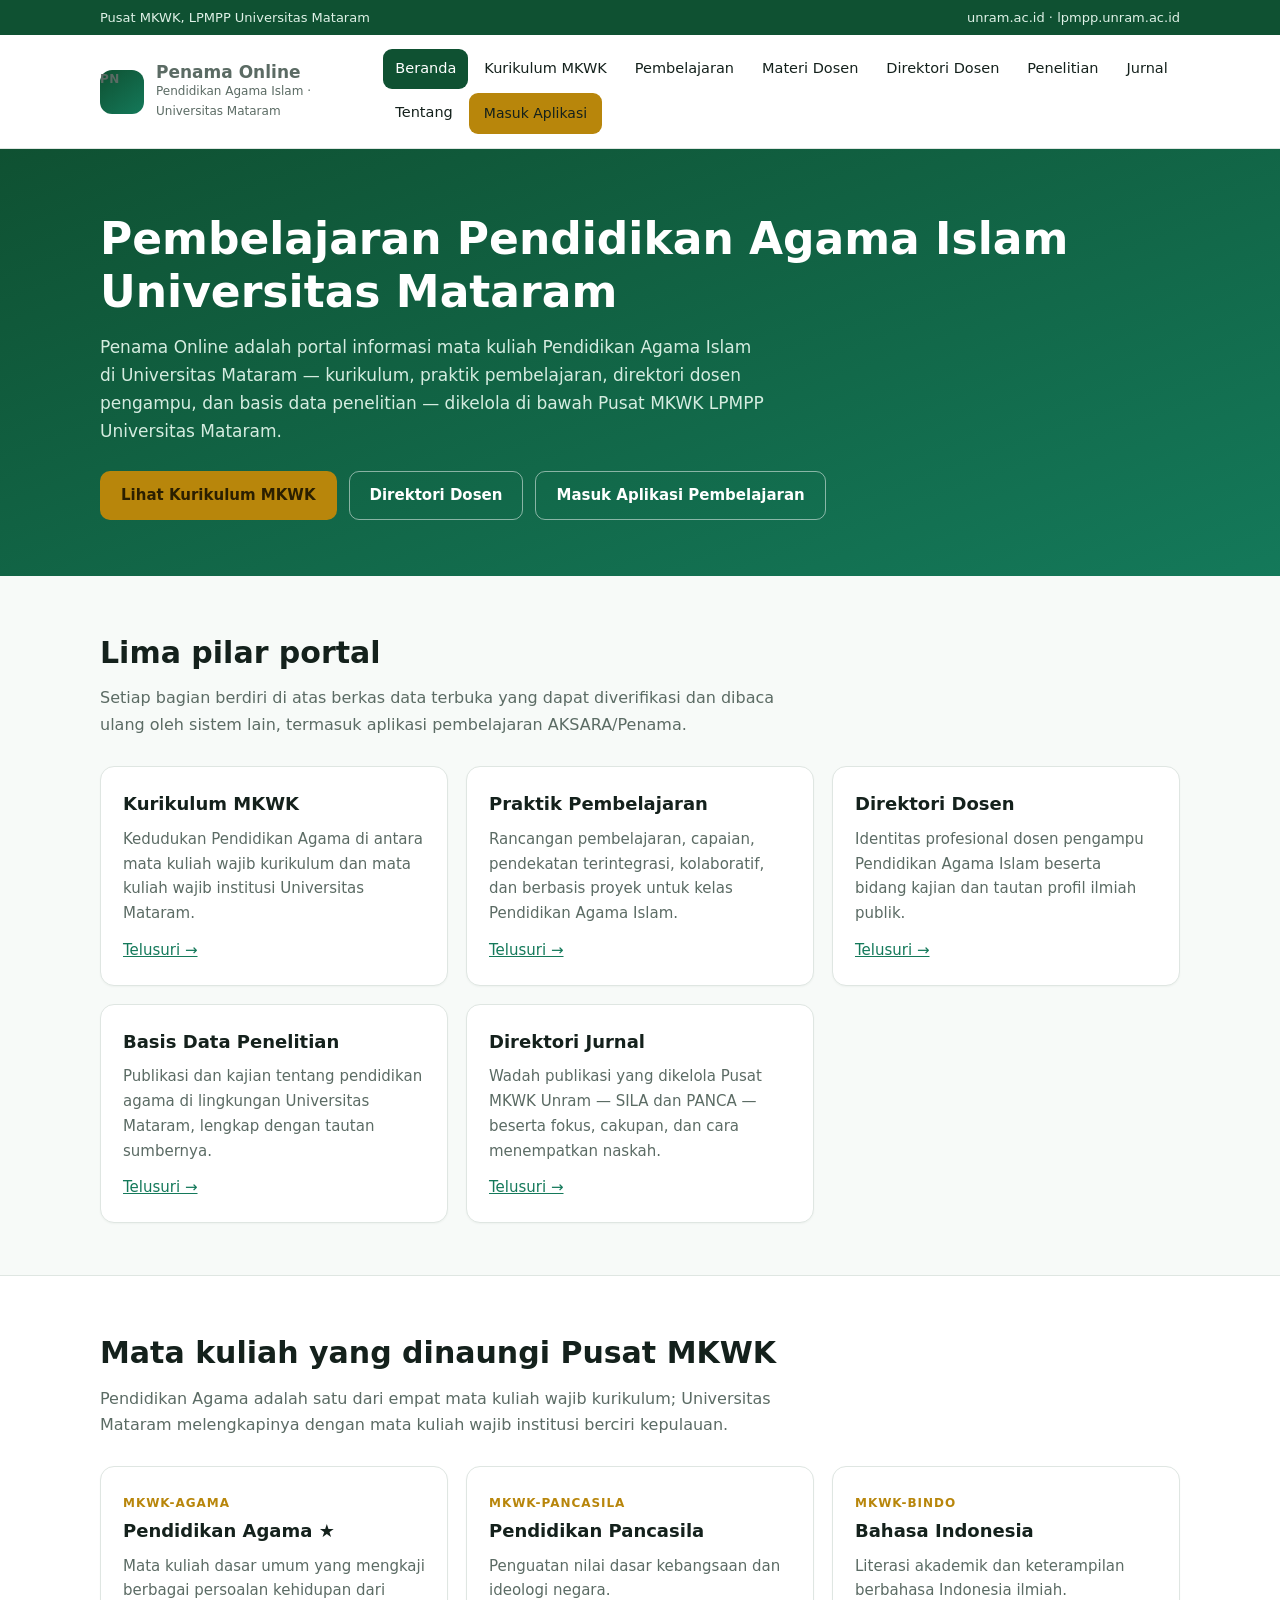
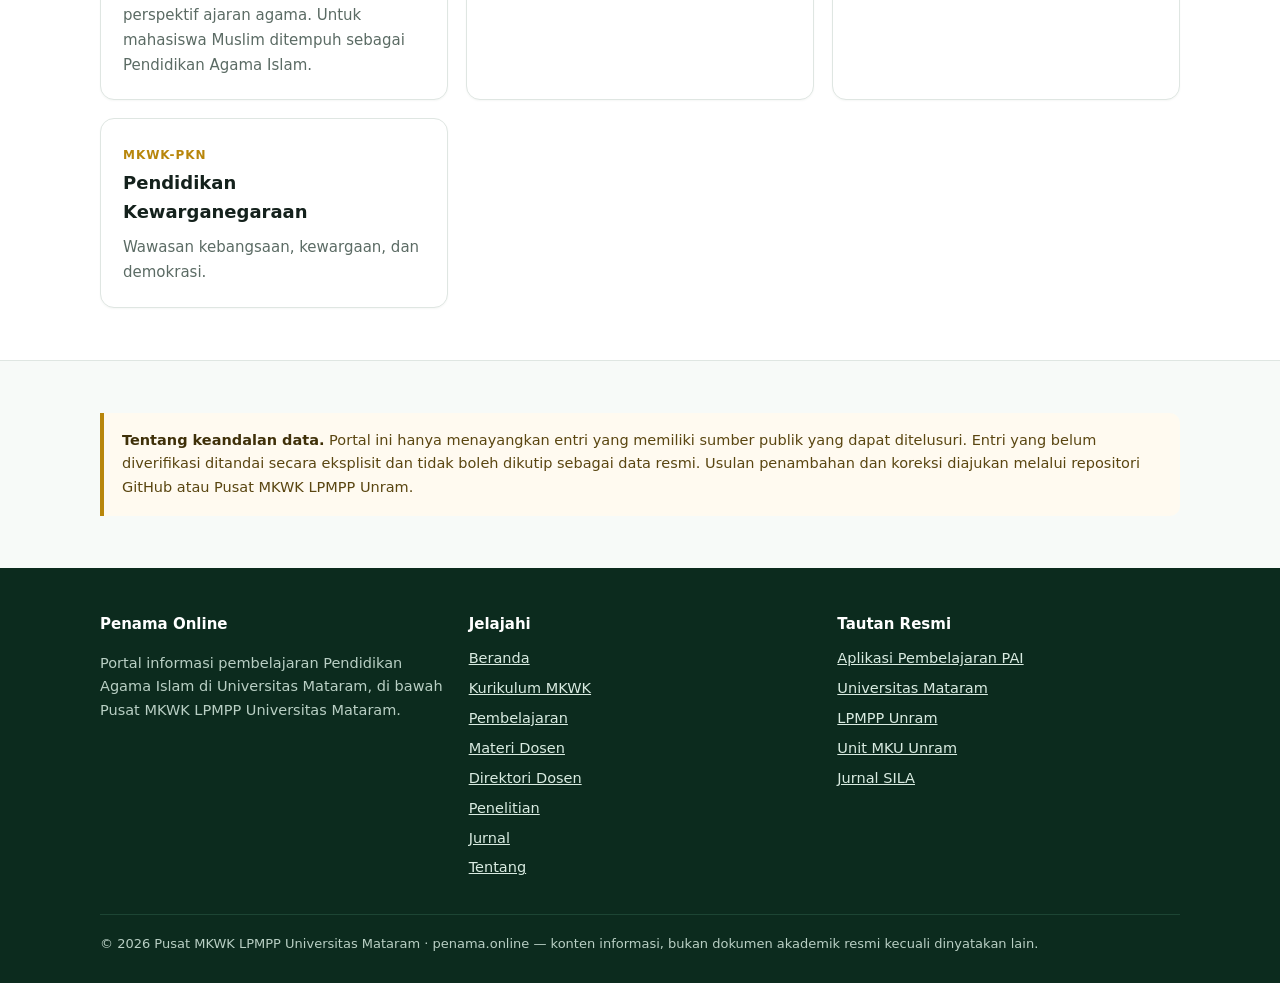
==== commit c48a51de: "Tambah portal materi mandiri tiap dosen Setiap dosen pengampu kini punya slot portal materi pembelaj" ====
--- a/index.html
+++ b/index.html
@@ -28,6 +28,7 @@
     <a href="./index.html" aria-current="page">Beranda</a>
     <a href="./kurikulum.html">Kurikulum MKWK</a>
     <a href="./pembelajaran.html">Pembelajaran</a>
+    <a href="./materi.html">Materi Dosen</a>
     <a href="./dosen.html">Direktori Dosen</a>
     <a href="./penelitian.html">Penelitian</a>
     <a href="./jurnal.html">Jurnal</a>
@@ -76,7 +77,7 @@
     </div>
     <div>
       <h4>Jelajahi</h4>
-      <ul><li><a href="./index.html">Beranda</a></li><li><a href="./kurikulum.html">Kurikulum MKWK</a></li><li><a href="./pembelajaran.html">Pembelajaran</a></li><li><a href="./dosen.html">Direktori Dosen</a></li><li><a href="./penelitian.html">Penelitian</a></li><li><a href="./jurnal.html">Jurnal</a></li><li><a href="./tentang.html">Tentang</a></li></ul>
+      <ul><li><a href="./index.html">Beranda</a></li><li><a href="./kurikulum.html">Kurikulum MKWK</a></li><li><a href="./pembelajaran.html">Pembelajaran</a></li><li><a href="./materi.html">Materi Dosen</a></li><li><a href="./dosen.html">Direktori Dosen</a></li><li><a href="./penelitian.html">Penelitian</a></li><li><a href="./jurnal.html">Jurnal</a></li><li><a href="./tentang.html">Tentang</a></li></ul>
     </div>
     <div>
       <h4>Tautan Resmi</h4>
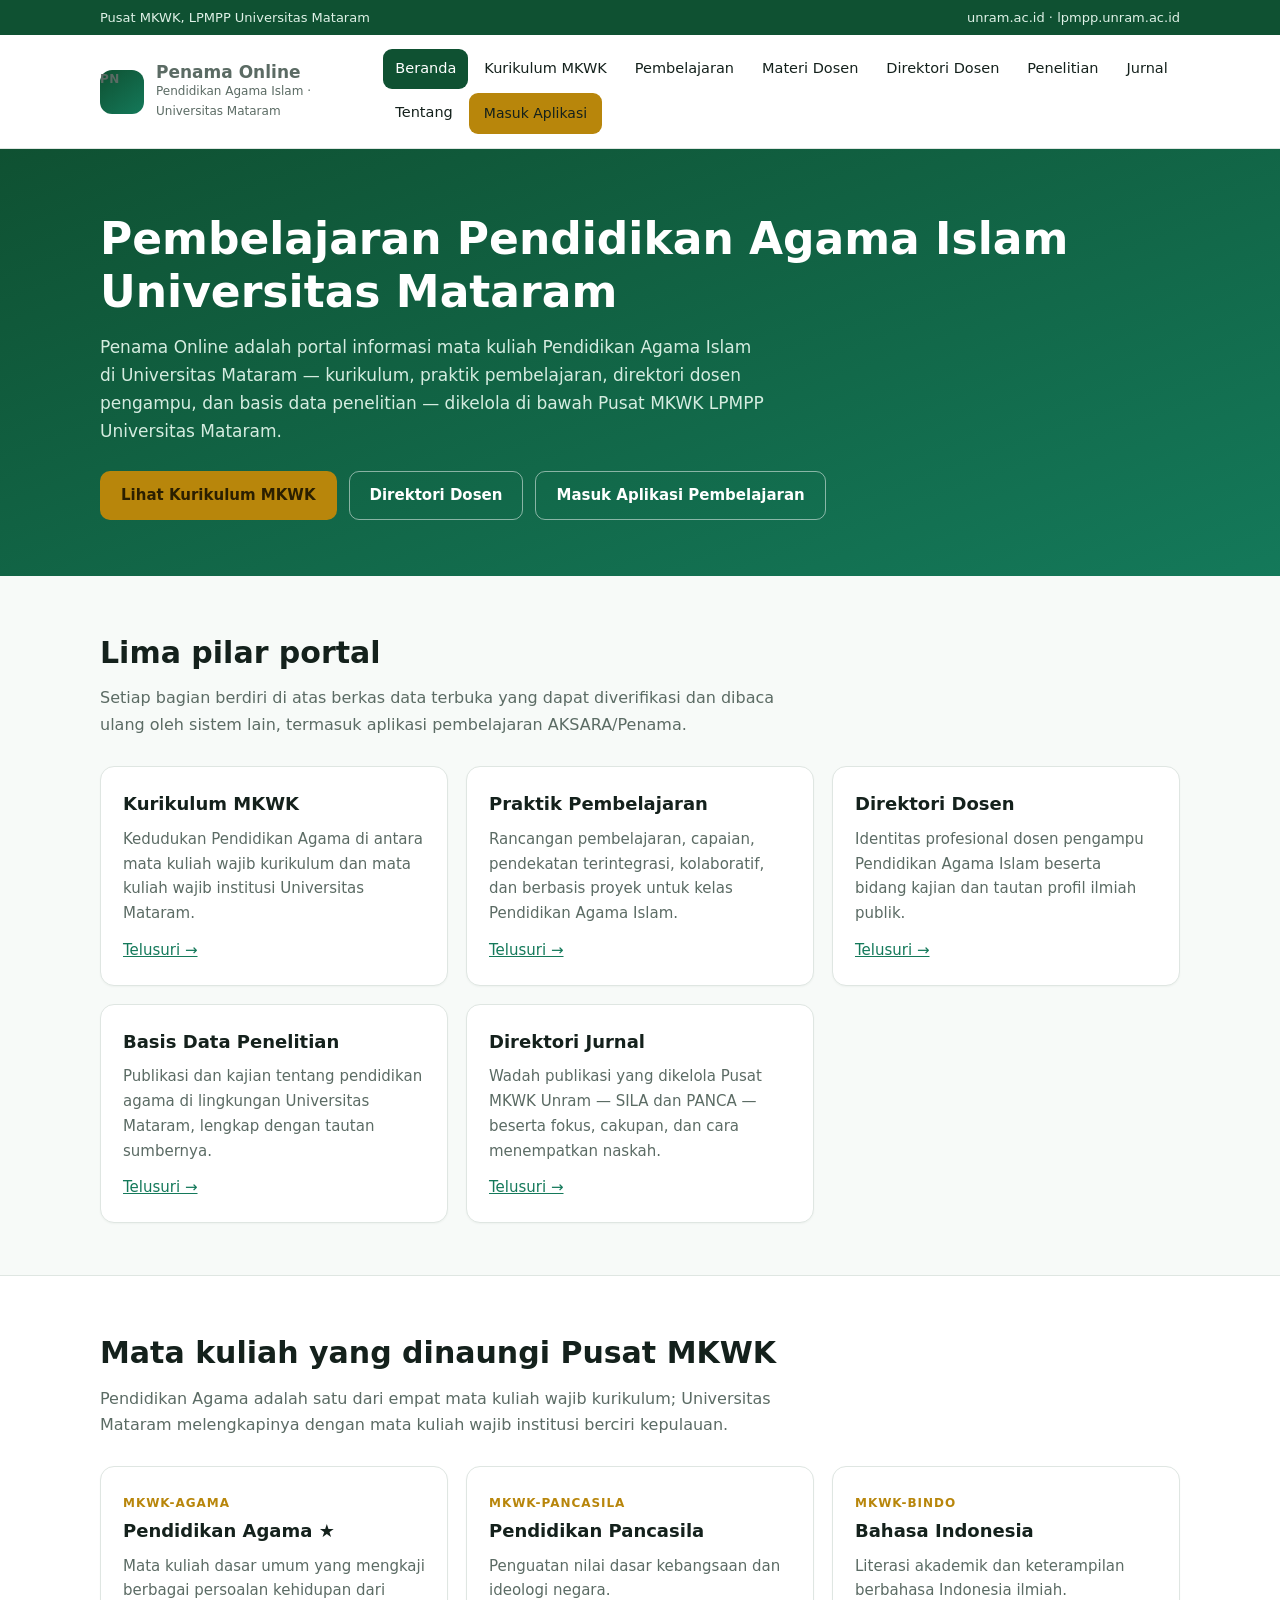
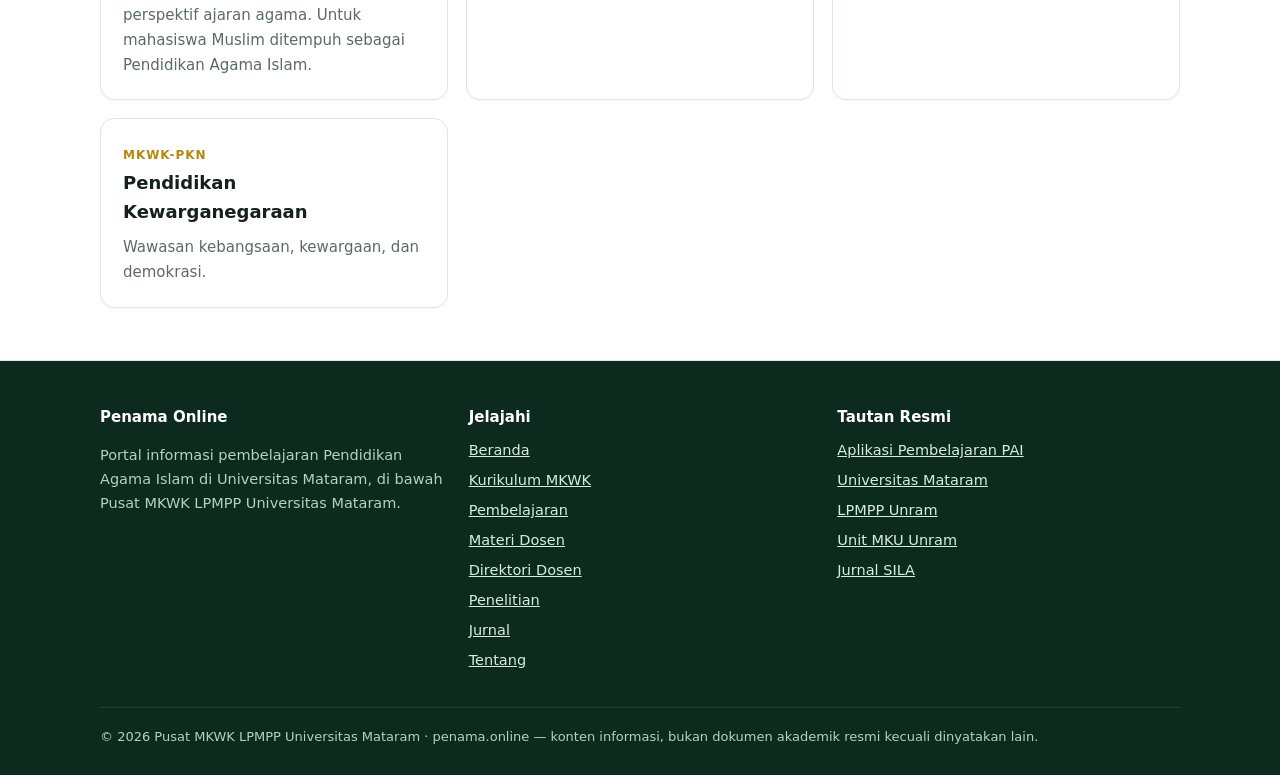
==== commit 30844a01: "Cabut keterangan pengembangan dari halaman publik Halaman web memuat keterangan yang sebenarnya ditu" ====
--- a/index.html
+++ b/index.html
@@ -65,9 +65,6 @@
   <div class="grid g2" id="daftar-mkwk"></div>
 </div></section>
 
-<section><div class="wrap">
-  <div class="catatan"><strong>Tentang keandalan data.</strong> Portal ini hanya menayangkan entri yang memiliki sumber publik yang dapat ditelusuri. Entri yang belum diverifikasi ditandai secara eksplisit dan tidak boleh dikutip sebagai data resmi. Usulan penambahan dan koreksi diajukan melalui repositori GitHub atau Pusat MKWK LPMPP Unram.</div>
-</div></section>
 </main>
 <footer class="situs"><div class="wrap">
   <div class="kaki-grid">
